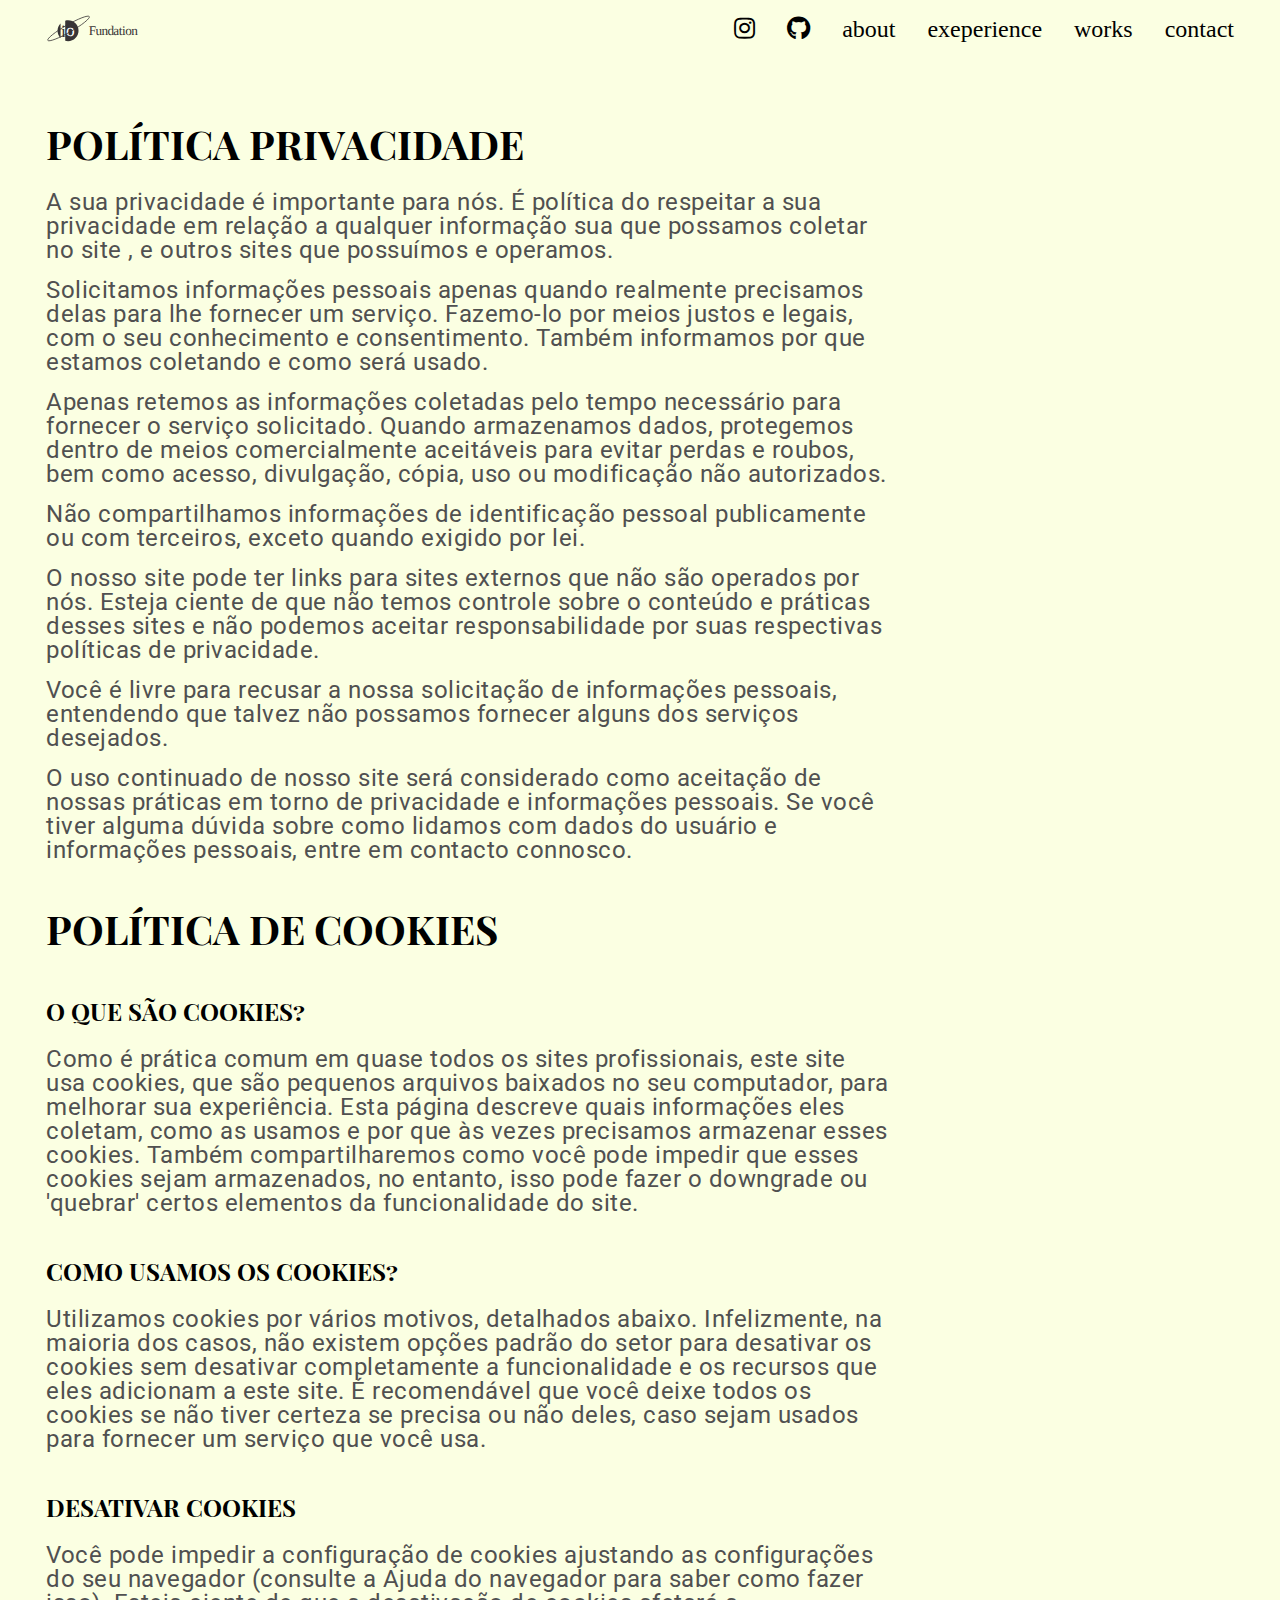
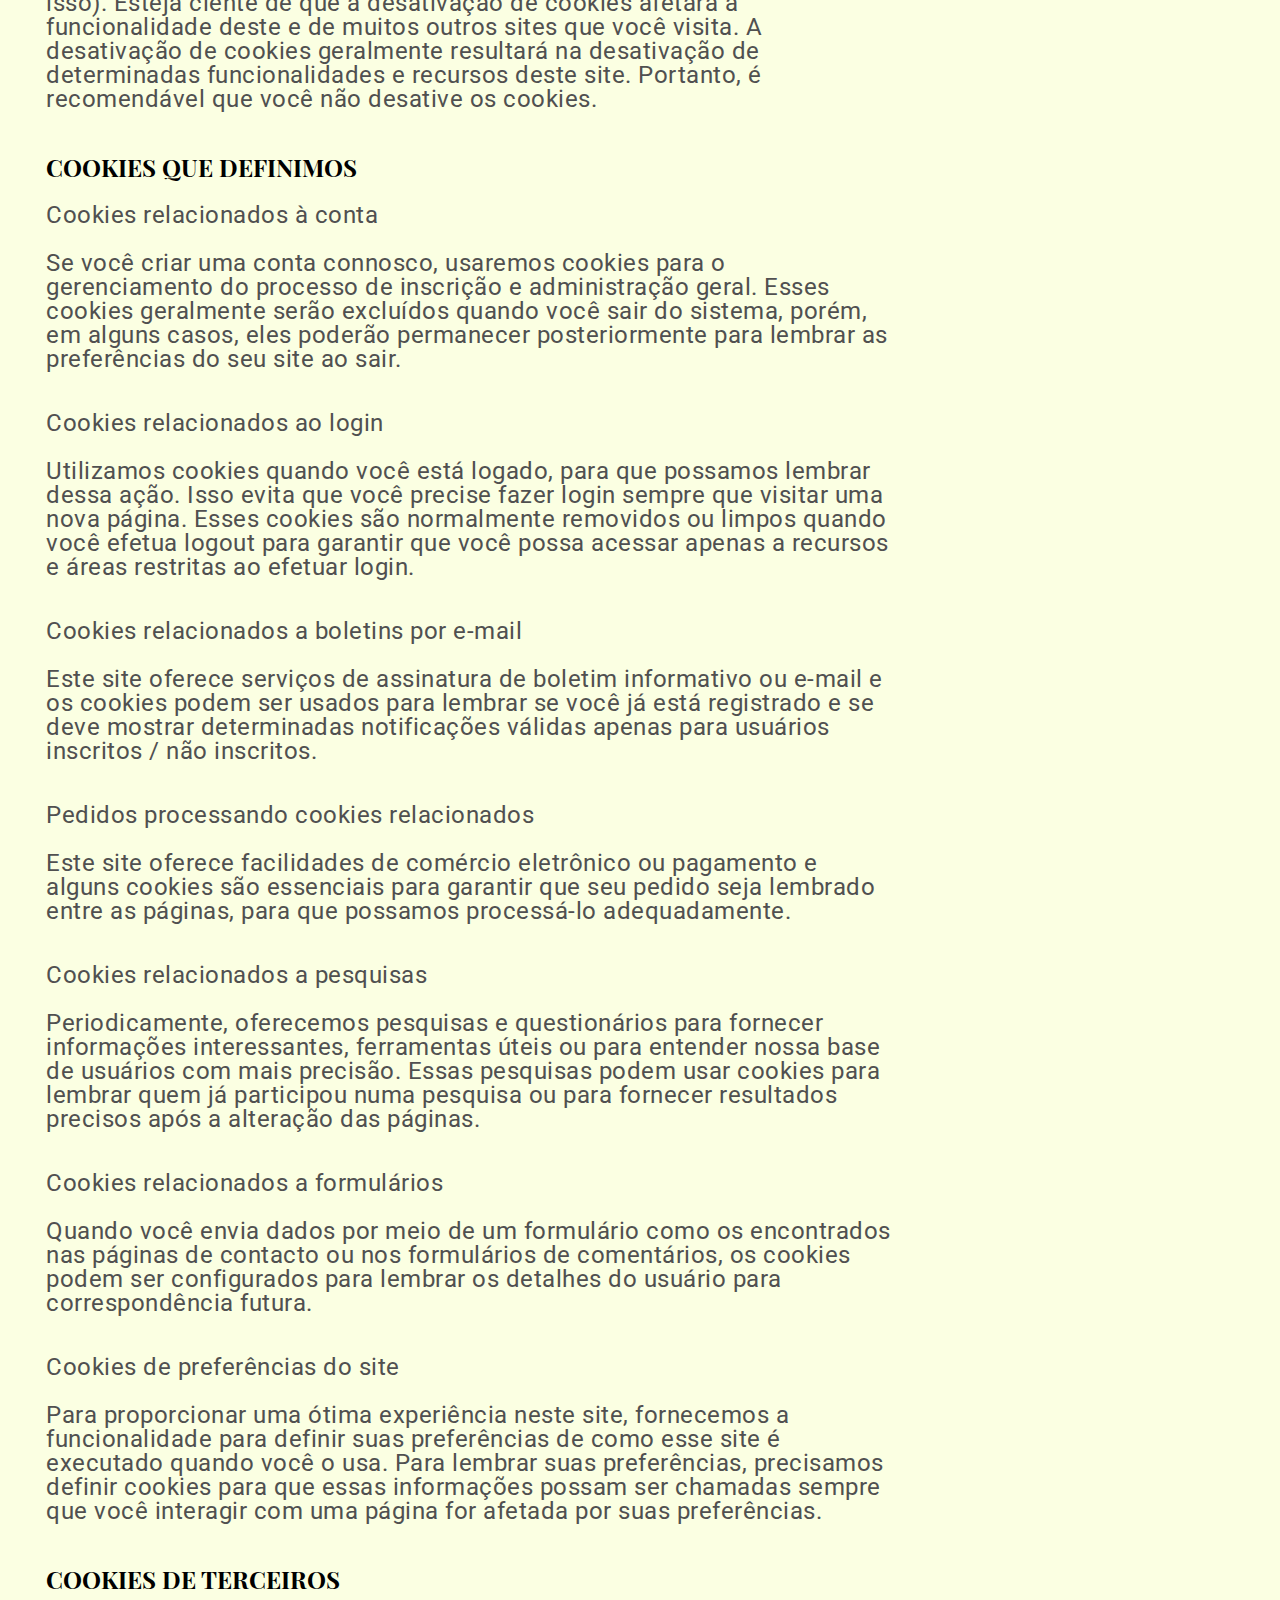
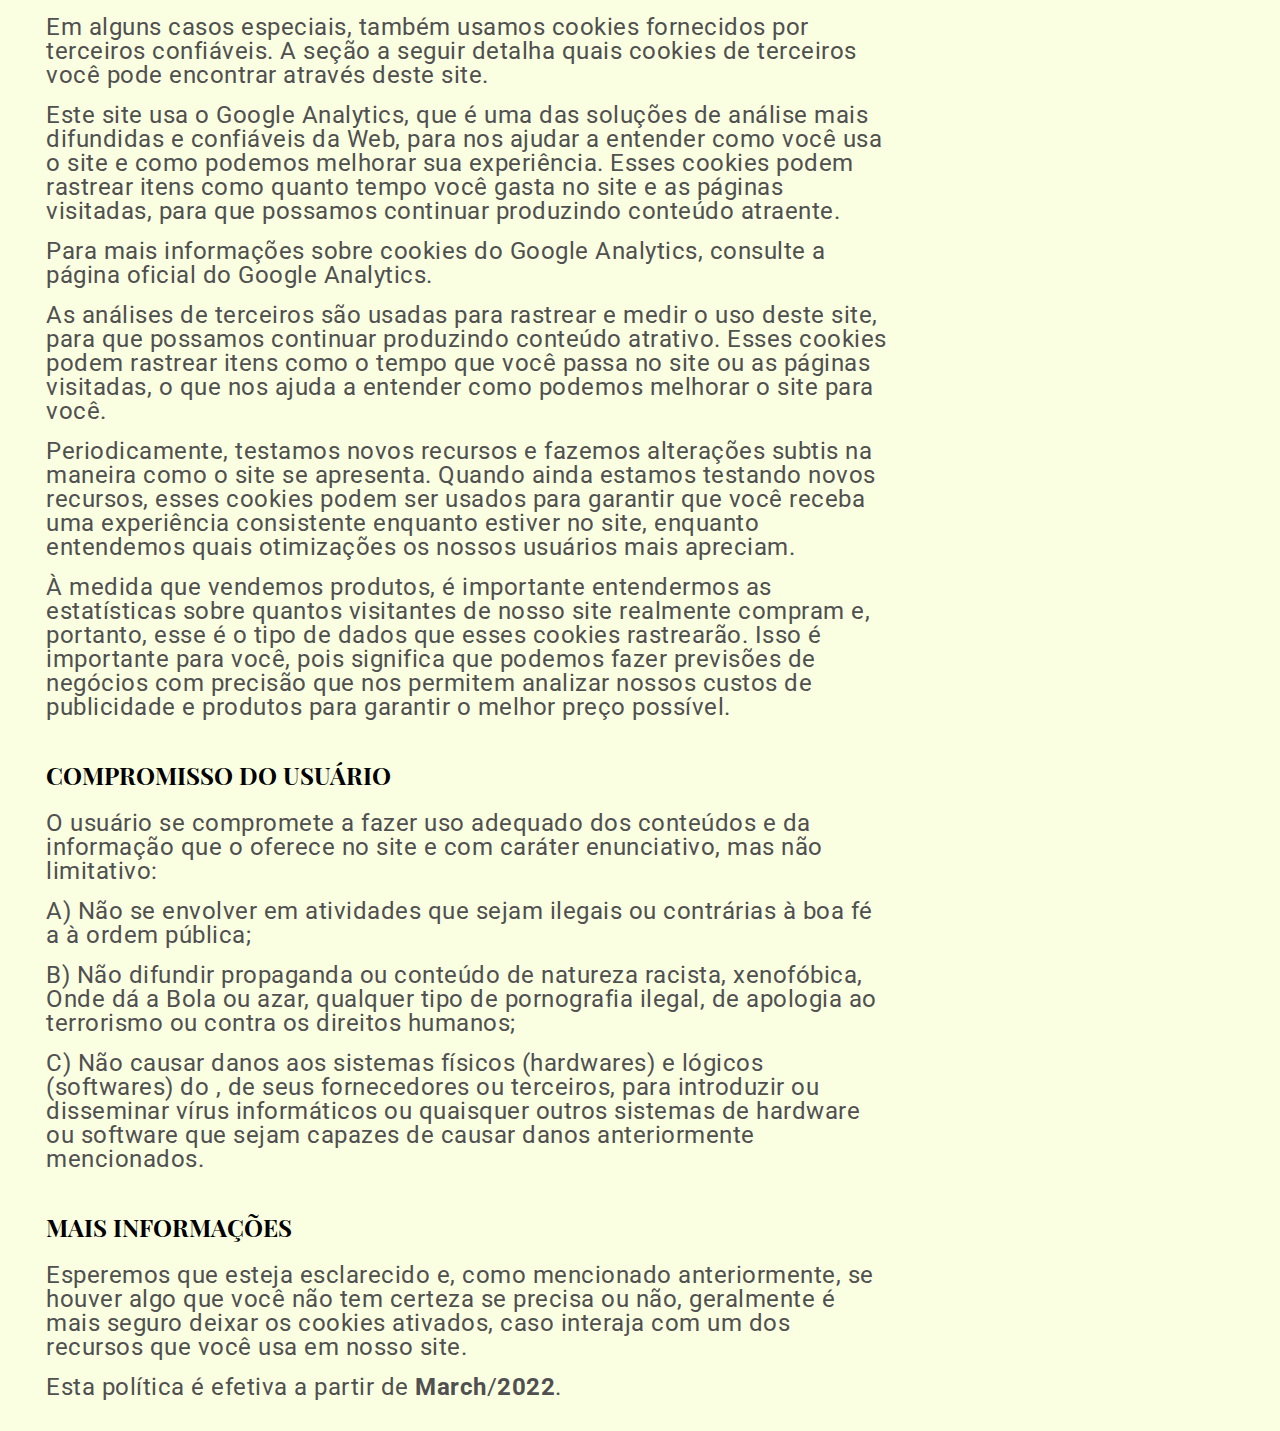
==== pages/politica-de-privacidade.html @ 768ac2cb ":package: ultima atualizacao se god quiser, amem" ====
<!DOCTYPE html>
<html lang="pt-br">

<head>
  <meta charset="UTF-8">
  <meta name="description" content="UI/UX Design & Developer">
  <meta http-equiv="X-UA-Compatible" content="IE=edge">
  <meta name="viewport" content="width=device-width, initial-scale=1.0">
  <meta name="description" content="">
  <link rel="shortcut icon" href="favicon.ico" type="image/x-icon">
  <link rel="stylesheet" href="https://cdnjs.cloudflare.com/ajax/libs/font-awesome/5.11.2/css/all.css">
  <title>io | UI/UX Design & Developer</title>
  <link rel="preconnect" href="https://fonts.googleapis.com">
  <link rel="preconnect" href="https://fonts.gstatic.com" crossorigin>
  <link href="https://fonts.googleapis.com/css2?family=Playfair+Display+SC&family=Roboto&family=Roboto+Mono:wght@100&display=swap" rel="stylesheet">
  <link rel="stylesheet" href=".././css/style.css">
  <link rel="apple-touch-icon" sizes="180x180" href="../img/flaticon/apple-touch-icon.png">
  <link rel="icon" type="image/png" sizes="32x32" href="../img/flaticon/favicon-32x32.png">
  <link rel="icon" type="image/png" sizes="16x16" href="../img/flaticon/favicon-16x16.png">
</head>

<body class="bg-claro">
  <section class="header-bg">
    <header class="header container">
      <div class="logo"><img src=".././img/Logo.svg" alt="Logo"></div>
      <nav>
        <ul class="menu">
          <li>
            <a href="https://www.instagram.com/oniprompt/" target="_blank"><i class="fab fa-instagram"></i></a>
          </li>
          <li>
            <a href="https://github.com/brenddonandrade" target="_blank"><i class="fab fa-github"></i></a>
          </li>
          <li><a href="#about" class="nav-2">about</a></li>
          <li><a href="#experience" class="nav-2">exeperience</a></li>
          <li><a href="#works" class="nav-2">works</a></li>
          <li><a href="#contact" class="nav-2">contact</a></li>
        </ul>
      </nav>
    </header>
  </section>

  <main>
    <section class="politica-content container bg-claro">
      <h2 class="h2">Política Privacidade</h2>
      <p class="font-p">A sua privacidade é importante para nós. É política do respeitar a sua privacidade em relação a qualquer informação sua que possamos coletar no site <a href=></a>, e outros sites que possuímos e operamos.</p>
      <p class="font-p">Solicitamos informações pessoais apenas quando realmente precisamos delas para lhe fornecer um serviço. Fazemo-lo por meios justos e legais, com o seu conhecimento e consentimento. Também informamos por que estamos coletando e como será usado. </p>
      <p class="font-p">Apenas retemos as informações coletadas pelo tempo necessário para fornecer o serviço solicitado. Quando armazenamos dados, protegemos dentro de meios comercialmente aceitáveis ​​para evitar perdas e roubos, bem como acesso, divulgação, cópia, uso ou modificação não autorizados.</p>
      <p class="font-p">Não compartilhamos informações de identificação pessoal publicamente ou com terceiros, exceto quando exigido por lei.</p>
      <p class="font-p">O nosso site pode ter links para sites externos que não são operados por nós. Esteja ciente de que não temos controle sobre o conteúdo e práticas desses sites e não podemos aceitar responsabilidade por suas respectivas <a href='https://politicaprivacidade.com' target='_BLANK'>políticas de privacidade</a>. </p>
      <p class="font-p">Você é livre para recusar a nossa solicitação de informações pessoais, entendendo que talvez não possamos fornecer alguns dos serviços desejados.</p>
      <p class="font-p">O uso continuado de nosso site será considerado como aceitação de nossas práticas em torno de privacidade e informações pessoais. Se você tiver alguma dúvida sobre como lidamos com dados do usuário e informações pessoais, entre em contacto connosco.</p>
      <h2 class="h2">Política de Cookies </h2>
      <h3 class="h3">O que são cookies?</h3>
      <p class="font-p">Como é prática comum em quase todos os sites profissionais, este site usa cookies, que são pequenos arquivos baixados no seu computador, para melhorar sua experiência. Esta página descreve quais informações eles coletam, como as usamos e por que às vezes precisamos armazenar esses cookies. Também compartilharemos como você pode impedir que esses cookies sejam armazenados, no entanto, isso pode fazer o downgrade ou 'quebrar' certos elementos da funcionalidade do site.</p>
      <h3 class="h3">Como usamos os cookies?</h3>
      <p class="font-p">Utilizamos cookies por vários motivos, detalhados abaixo. Infelizmente, na maioria dos casos, não existem opções padrão do setor para desativar os cookies sem desativar completamente a funcionalidade e os recursos que eles adicionam a este site. É recomendável que você deixe todos os cookies se não tiver certeza se precisa ou não deles, caso sejam usados ​​para fornecer um serviço que você usa.</p>
      <h3 class="h3">Desativar cookies</h3>
      <p class="font-p">Você pode impedir a configuração de cookies ajustando as configurações do seu navegador (consulte a Ajuda do navegador para saber como fazer isso). Esteja ciente de que a desativação de cookies afetará a funcionalidade deste e de muitos outros sites que você visita. A desativação de cookies geralmente resultará na desativação de determinadas funcionalidades e recursos deste site. Portanto, é recomendável que você não desative os cookies.</p>
      <h3 class="h3">Cookies que definimos</h3>
      <ul>
        <li class="font-p"> Cookies relacionados à conta<br><br> Se você criar uma conta connosco, usaremos cookies para o gerenciamento do processo de inscrição e administração geral. Esses cookies geralmente serão excluídos quando você sair do sistema, porém, em alguns casos, eles poderão permanecer posteriormente para lembrar as preferências do seu site ao sair.<br><br> </li>
        <li class="font-p"> Cookies relacionados ao login<br><br> Utilizamos cookies quando você está logado, para que possamos lembrar dessa ação. Isso evita que você precise fazer login sempre que visitar uma nova página. Esses cookies são normalmente removidos ou limpos quando você efetua logout para garantir que você possa acessar apenas a recursos e áreas restritas ao efetuar login.<br><br> </li>
        <li class="font-p"> Cookies relacionados a boletins por e-mail<br><br> Este site oferece serviços de assinatura de boletim informativo ou e-mail e os cookies podem ser usados ​​para lembrar se você já está registrado e se deve mostrar determinadas notificações válidas apenas para usuários inscritos / não inscritos.<br><br> </li>
        <li class="font-p"> Pedidos processando cookies relacionados<br><br> Este site oferece facilidades de comércio eletrônico ou pagamento e alguns cookies são essenciais para garantir que seu pedido seja lembrado entre as páginas, para que possamos processá-lo adequadamente.<br><br> </li>
        <li class="font-p"> Cookies relacionados a pesquisas<br><br> Periodicamente, oferecemos pesquisas e questionários para fornecer informações interessantes, ferramentas úteis ou para entender nossa base de usuários com mais precisão. Essas pesquisas podem usar cookies para lembrar quem já participou numa pesquisa ou para fornecer resultados precisos após a alteração das páginas.<br><br> </li>
        <li class="font-p"> Cookies relacionados a formulários<br><br> Quando você envia dados por meio de um formulário como os encontrados nas páginas de contacto ou nos formulários de comentários, os cookies podem ser configurados para lembrar os detalhes do usuário para correspondência futura.<br><br> </li>
        <li class="font-p"> Cookies de preferências do site<br><br> Para proporcionar uma ótima experiência neste site, fornecemos a funcionalidade para definir suas preferências de como esse site é executado quando você o usa. Para lembrar suas preferências, precisamos definir cookies para que essas informações possam ser chamadas sempre que você interagir com uma página for afetada por suas preferências.<br> </li>
      </ul>
      <h3 class="h3">Cookies de Terceiros</h3>
      <p class="font-p">Em alguns casos especiais, também usamos cookies fornecidos por terceiros confiáveis. A seção a seguir detalha quais cookies de terceiros você pode encontrar através deste site.</p>
      <ul>
        <li class="font-p"> Este site usa o Google Analytics, que é uma das soluções de análise mais difundidas e confiáveis ​​da Web, para nos ajudar a entender como você usa o site e como podemos melhorar sua experiência. Esses cookies podem rastrear itens como quanto tempo você gasta no site e as páginas visitadas, para que possamos continuar produzindo conteúdo atraente. </li>
      </ul>
      <p class="font-p">Para mais informações sobre cookies do Google Analytics, consulte a página oficial do Google Analytics.</p>
      <ul>
        <li class="font-p"> As análises de terceiros são usadas para rastrear e medir o uso deste site, para que possamos continuar produzindo conteúdo atrativo. Esses cookies podem rastrear itens como o tempo que você passa no site ou as páginas visitadas, o que nos ajuda a entender como podemos melhorar o site para você.</li>
        <li class="font-p"> Periodicamente, testamos novos recursos e fazemos alterações subtis na maneira como o site se apresenta. Quando ainda estamos testando novos recursos, esses cookies podem ser usados ​​para garantir que você receba uma experiência consistente enquanto estiver no site, enquanto entendemos quais otimizações os nossos usuários mais apreciam.</li>
        <li class="font-p"> À medida que vendemos produtos, é importante entendermos as estatísticas sobre quantos visitantes de nosso site realmente compram e, portanto, esse é o tipo de dados que esses cookies rastrearão. Isso é importante para você, pois significa que podemos fazer previsões de negócios com precisão que nos permitem analizar nossos custos de publicidade e produtos para garantir o melhor preço possível.</li>
      </ul>
      <h3 class="h3">Compromisso do Usuário</h3>
      <p class="font-p">O usuário se compromete a fazer uso adequado dos conteúdos e da informação que o oferece no site e com caráter enunciativo, mas não limitativo:</p>
      <ul>
        <li class="font-p">A) Não se envolver em atividades que sejam ilegais ou contrárias à boa fé a à ordem pública;</li>
        <li class="font-p">B) Não difundir propaganda ou conteúdo de natureza racista, xenofóbica, <a style='color: inherit !important; text-decoration:none !important;' href='https://ondeapostar.pt/onde-da-a-bola/'>Onde dá a Bola</a> ou azar, qualquer tipo de pornografia ilegal, de apologia ao terrorismo ou contra os direitos humanos;</li>
        <li class="font-p">C) Não causar danos aos sistemas físicos (hardwares) e lógicos (softwares) do , de seus fornecedores ou terceiros, para introduzir ou disseminar vírus informáticos ou quaisquer outros sistemas de hardware ou software que sejam capazes de causar danos anteriormente mencionados.</li>
      </ul>
      <h3 class="h3">Mais informações</h3>
      <p class="font-p">Esperemos que esteja esclarecido e, como mencionado anteriormente, se houver algo que você não tem certeza se precisa ou não, geralmente é mais seguro deixar os cookies ativados, caso interaja com um dos recursos que você usa em nosso site.</p>
      <p class="font-p">Esta política é efetiva a partir de <strong>March</strong>/<strong>2022</strong>.</p>


    </section>
  </main>
</body>

</html>
---- css/style.css ----
/* global config */
@import "./global/global.css";
@import "./global/header.css";
@import "./global/footer.css";

/* utilidades */
@import "./utilidades/tipografia.css";
@import "./utilidades/cores.css";
@import "./utilidades/componentes.css";

/*  home */
@import "./home/introducao.css";
@import "./home/sobre.css";
@import "./home/experiencia.css";
@import "./home/works..css";

/* politica de privacidade */
@import "./politica-de-privacidade/politica-de-privacidade.css";

/* termos de uso */
@import "./termos-de-uso/termos-de-uso.css";
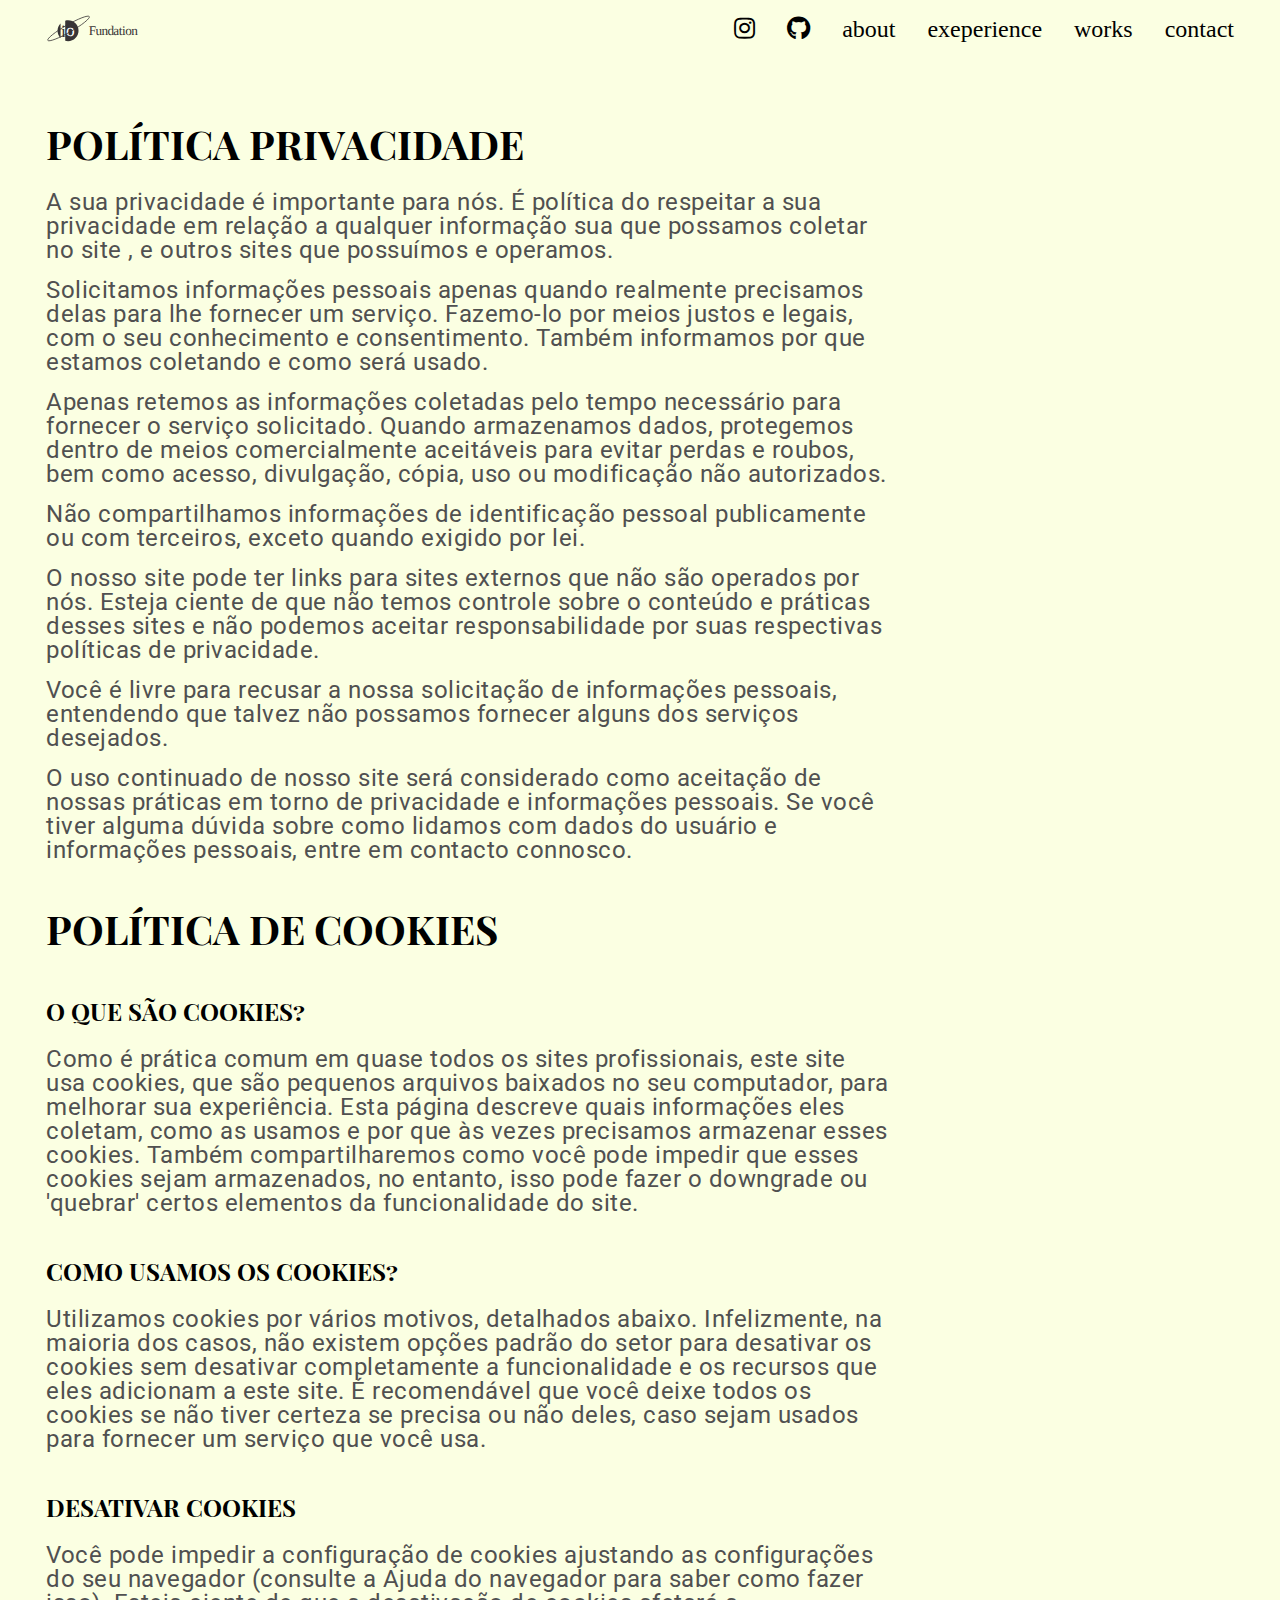
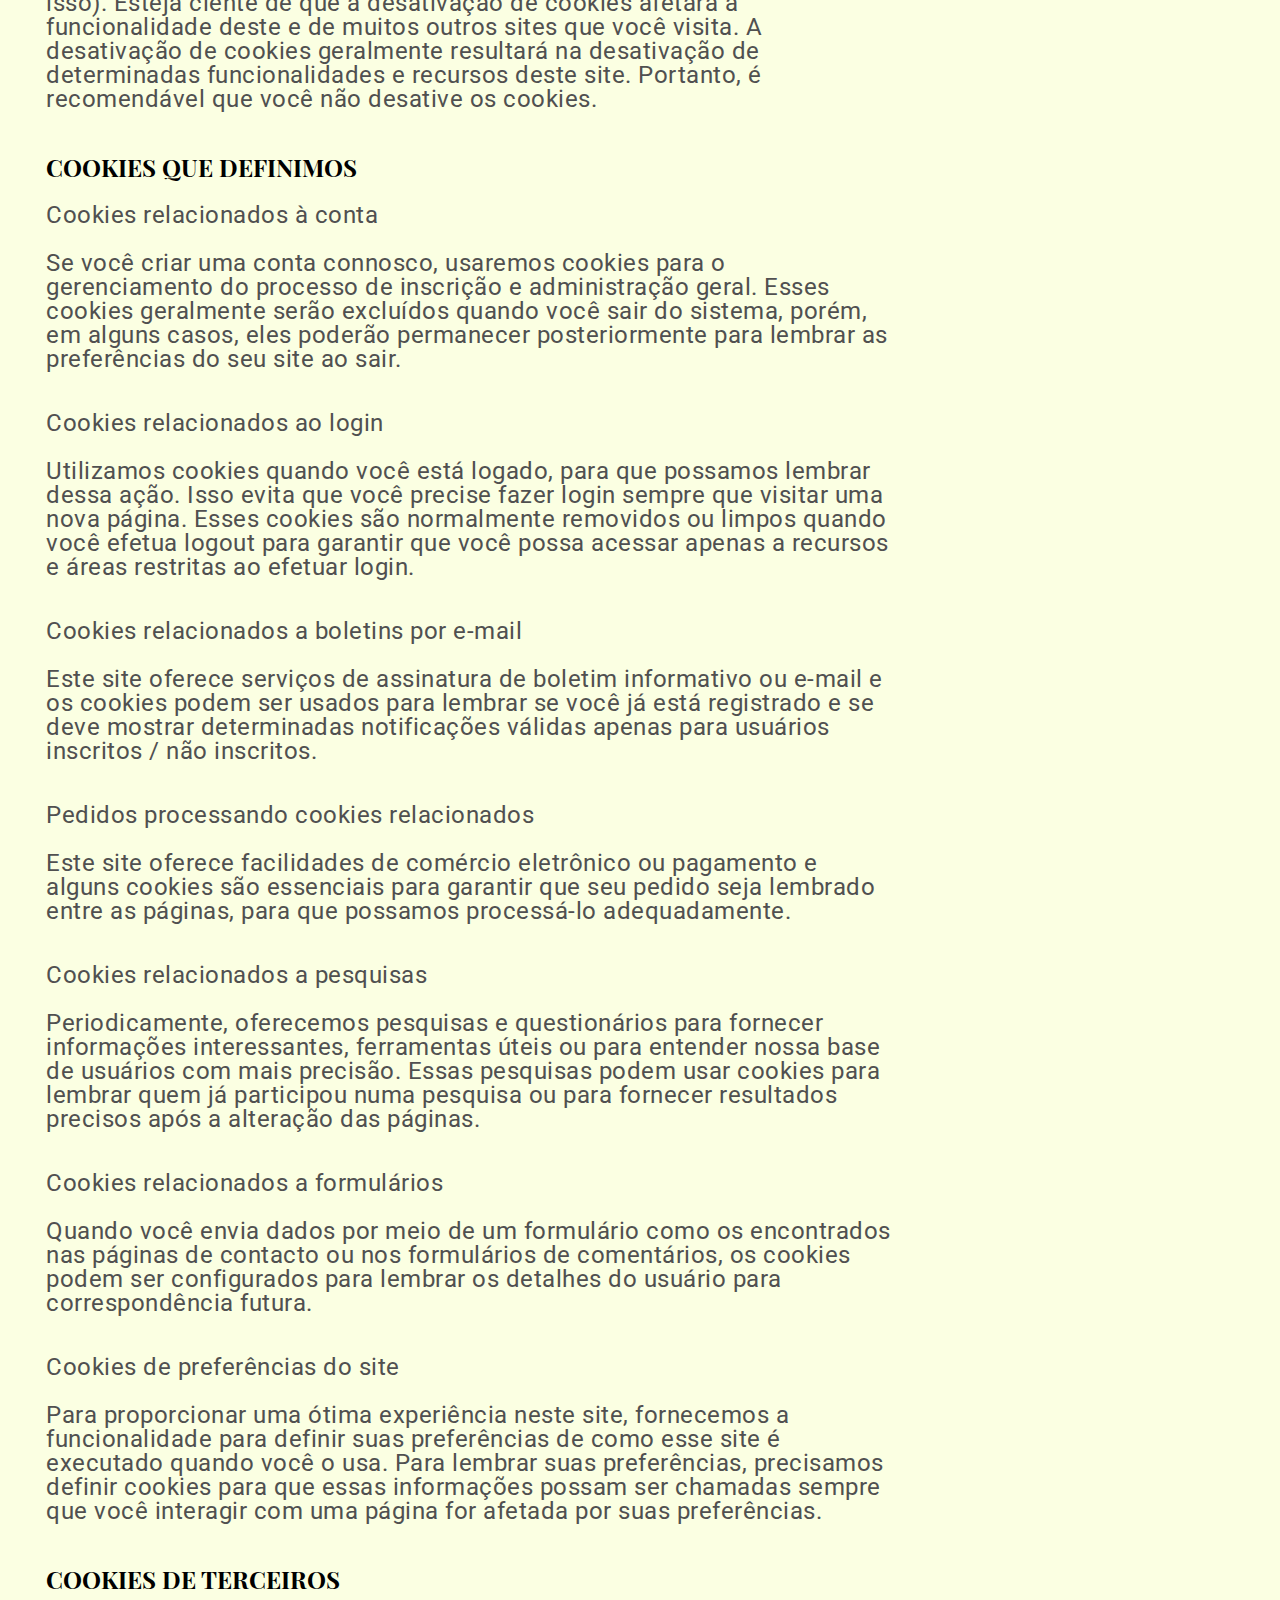
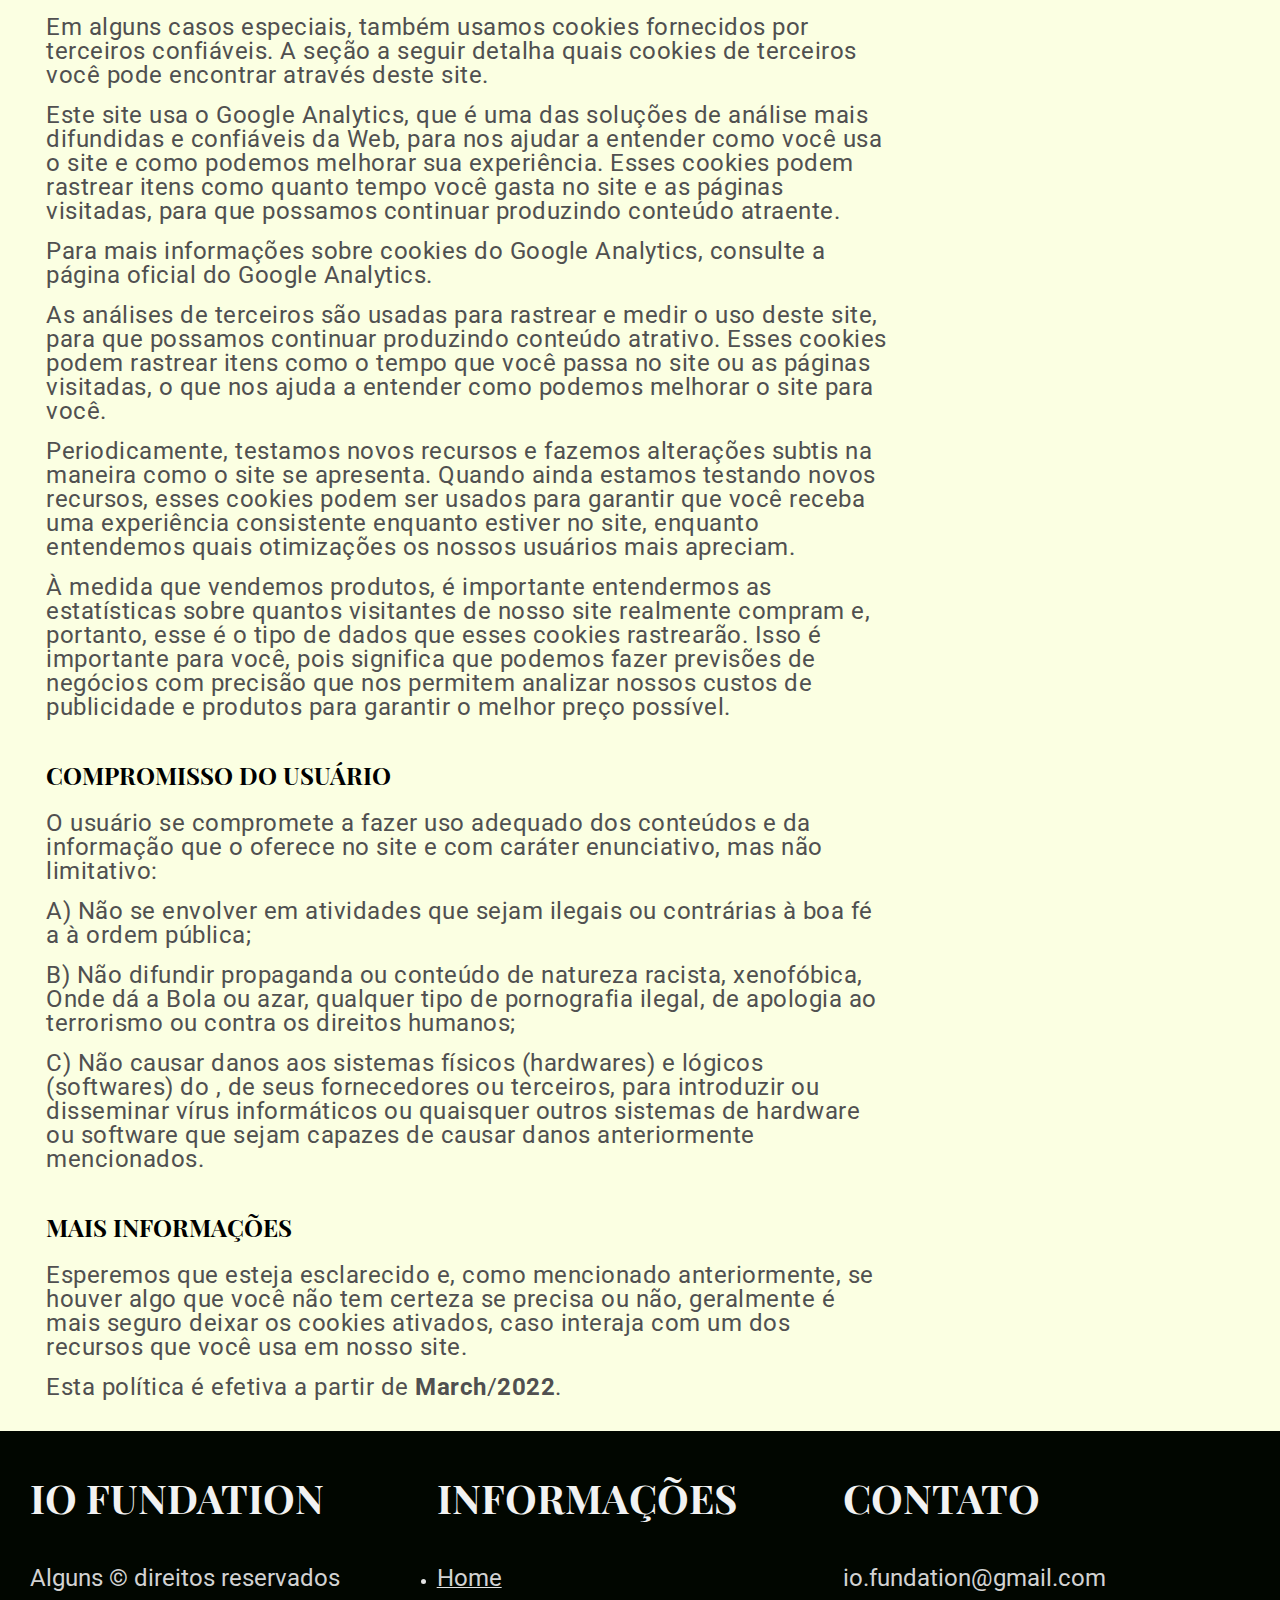
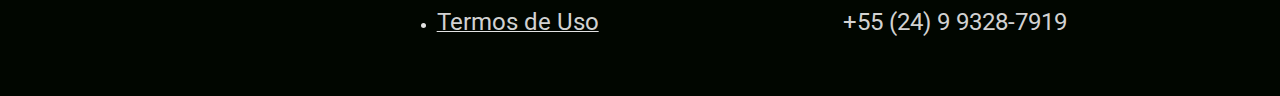
==== commit c2af7024: ":up: agora foi 3.0" ====
--- a/pages/politica-de-privacidade.html
+++ b/pages/politica-de-privacidade.html
@@ -22,7 +22,7 @@
 <body class="bg-claro">
   <section class="header-bg">
     <header class="header container">
-      <div class="logo"><img src=".././img/Logo.svg" alt="Logo"></div>
+      <div class="logo"><a href="../index.html"><img src=".././img/Logo.svg" alt="Logo"></a></div>
       <nav>
         <ul class="menu">
           <li>
@@ -88,10 +88,36 @@
       <h3 class="h3">Mais informações</h3>
       <p class="font-p">Esperemos que esteja esclarecido e, como mencionado anteriormente, se houver algo que você não tem certeza se precisa ou não, geralmente é mais seguro deixar os cookies ativados, caso interaja com um dos recursos que você usa em nosso site.</p>
       <p class="font-p">Esta política é efetiva a partir de <strong>March</strong>/<strong>2022</strong>.</p>
-
-
     </section>
   </main>
+
+  <footer class="footer-bg bg-escuro" id="contact">
+    <div class="footer container">
+      <div class="footer-column">
+        <h2 class="h2">io fundation</h2>
+        <p class="font-p">Alguns © direitos reservados</p>
+      </div>
+      <div class="footer-column">
+        <h2 class="h2">Informações</h2>
+        <u class="menu-footer">
+          <li>
+            <a href="../index.html" class="font-p">Home</a>
+          </li>
+          <li>
+            <a href="./termos-de-uso.html" target="_blanck" class="font-p">Termos de Uso</a>
+          </li>
+        </u>
+      </div>
+      <div class="footer-column">
+        <h2 class="h2">Contato</h2>
+        <ul class="menu-footer font-p">
+          <li><a href="mailto:">io.fundation@gmail.com</a></li>
+          <li><a href="tel:+5524993287919">+55 (24) 9 9328-7919</a></li>
+        </ul>
+      </div>
+    </div>
+  </footer>
+
 </body>
 
 </html>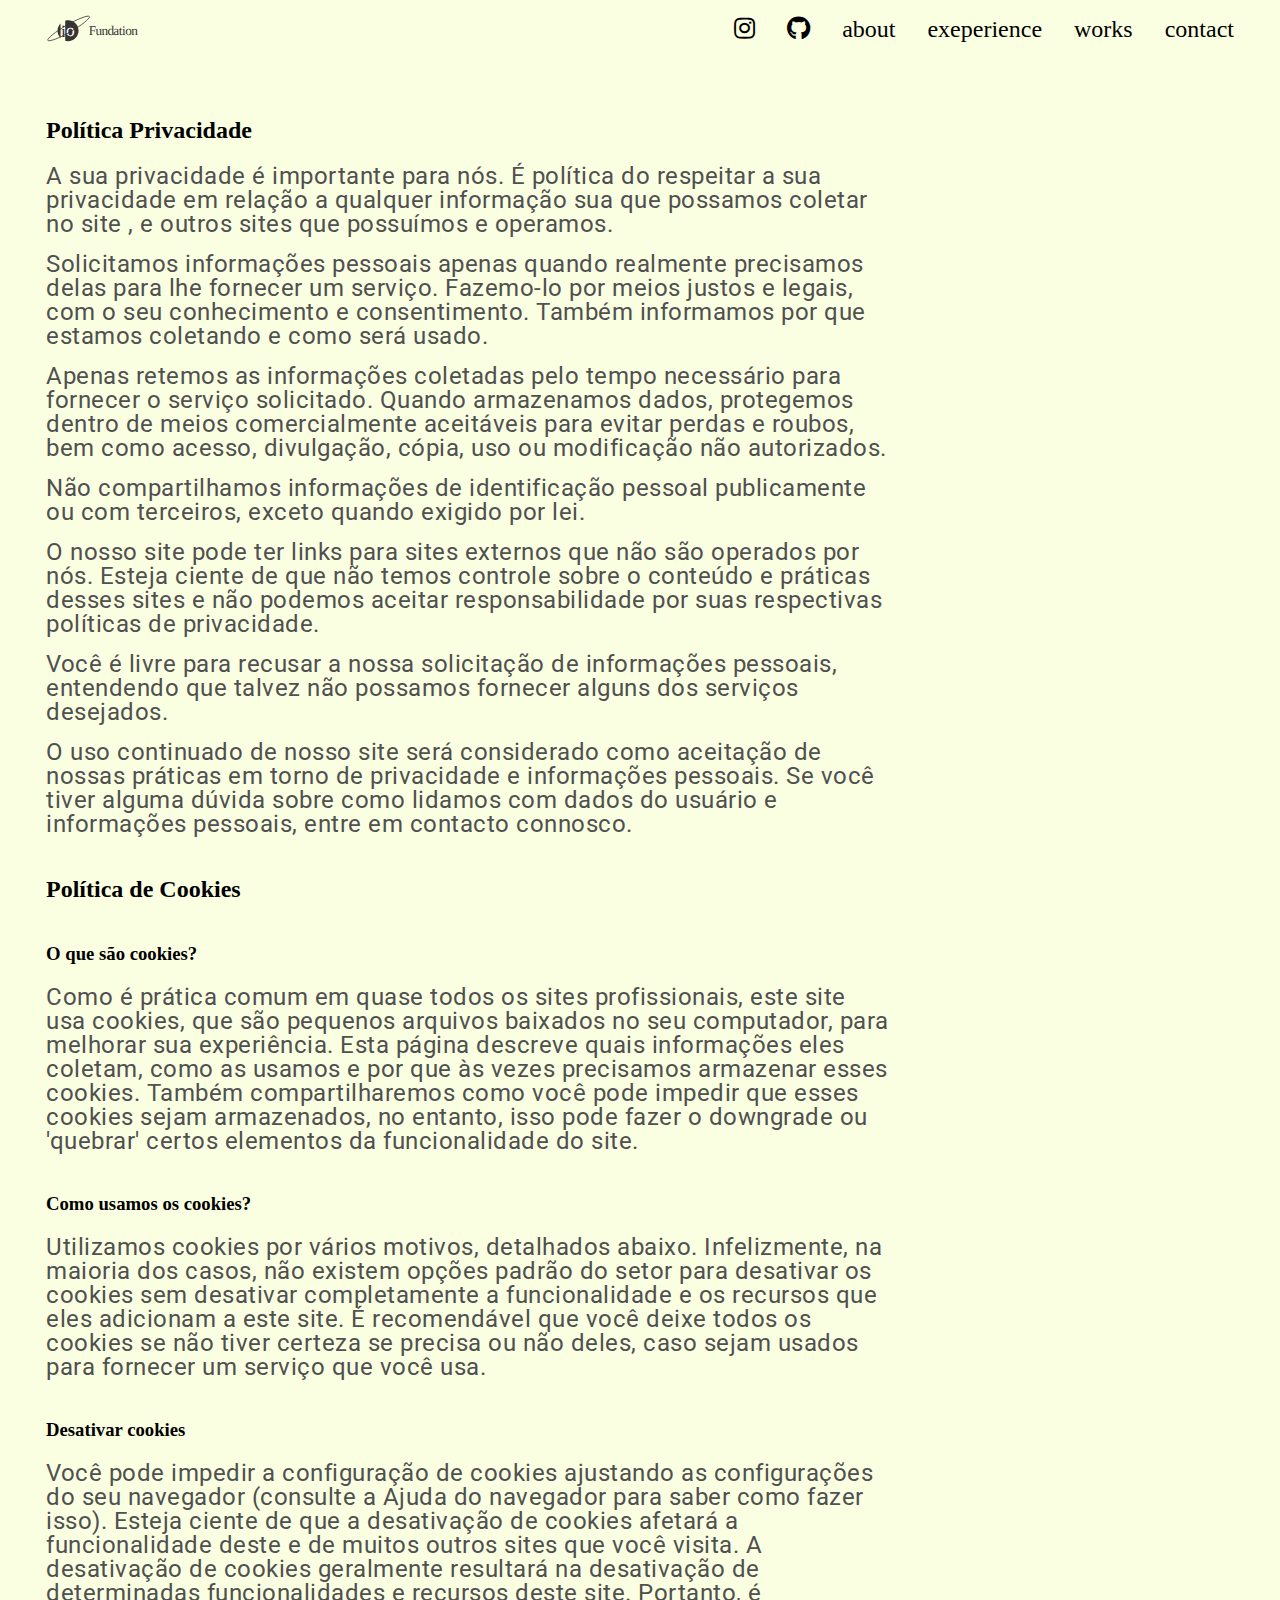
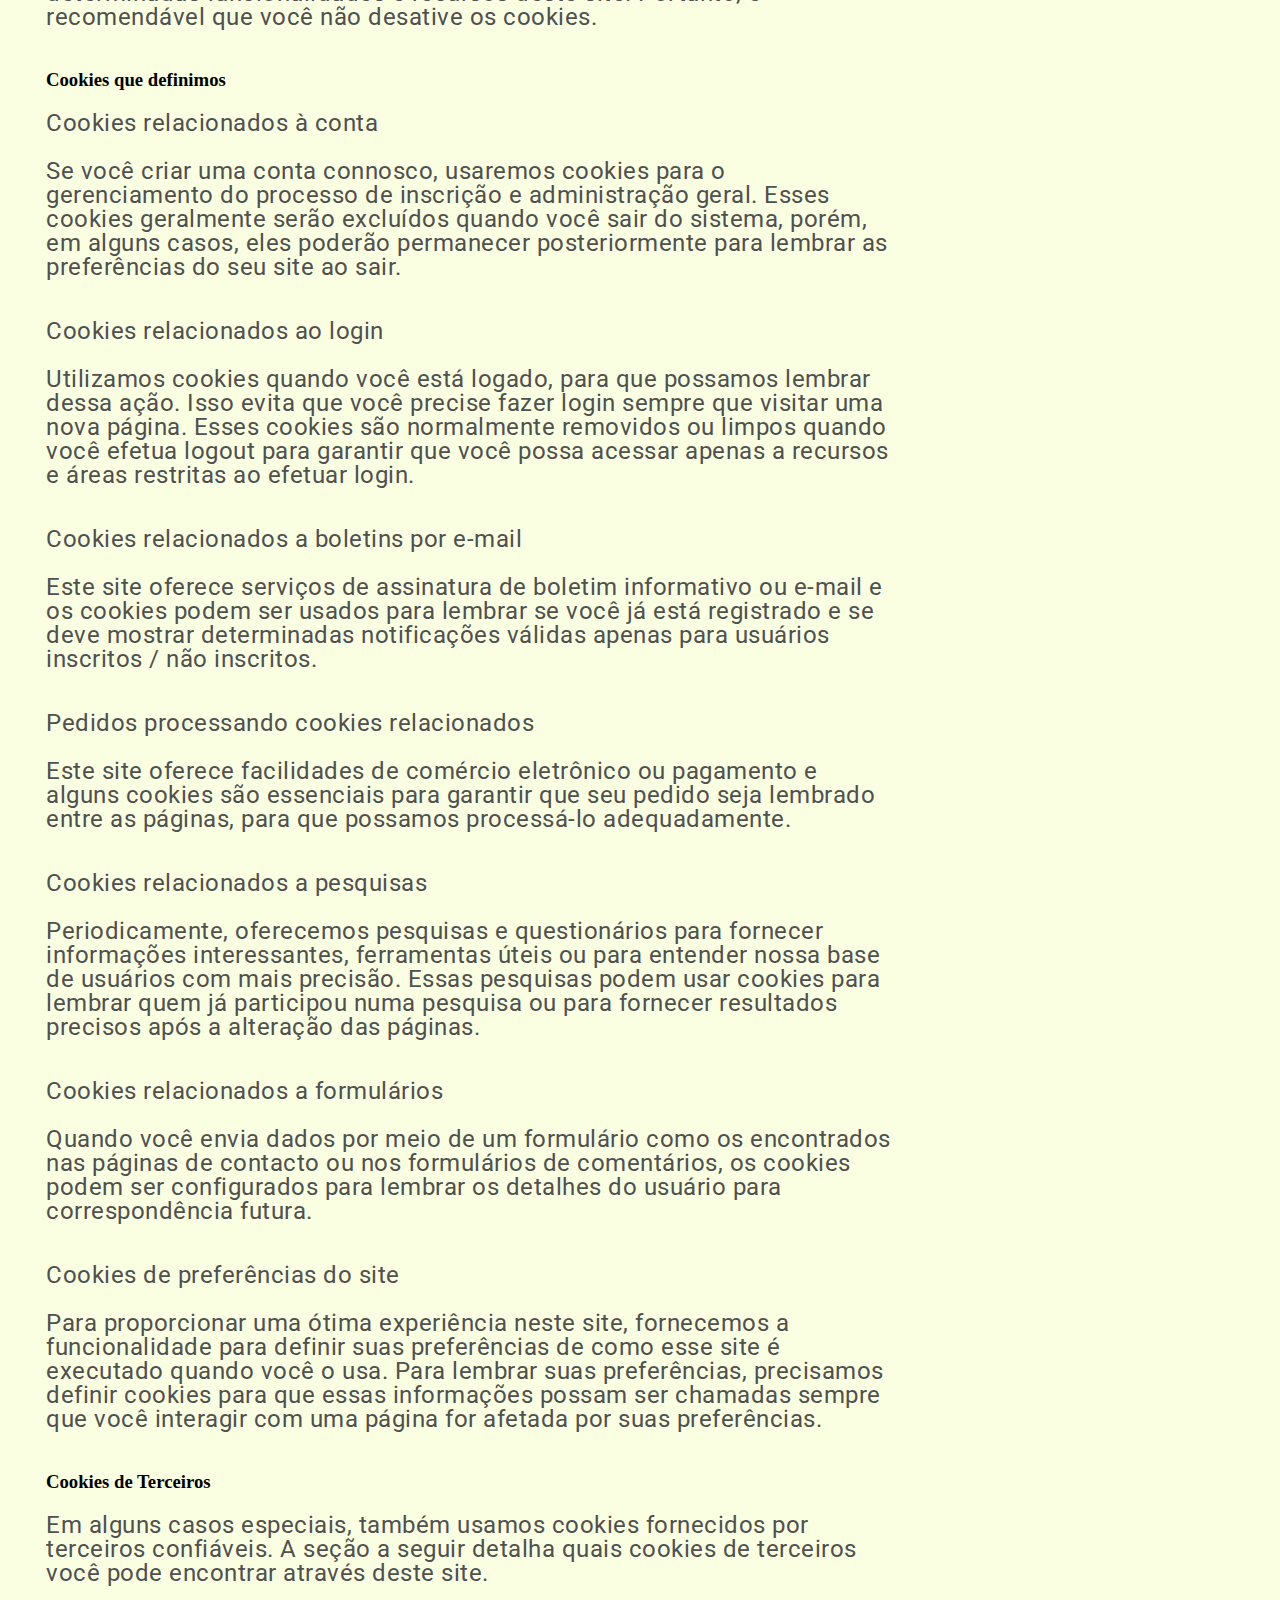
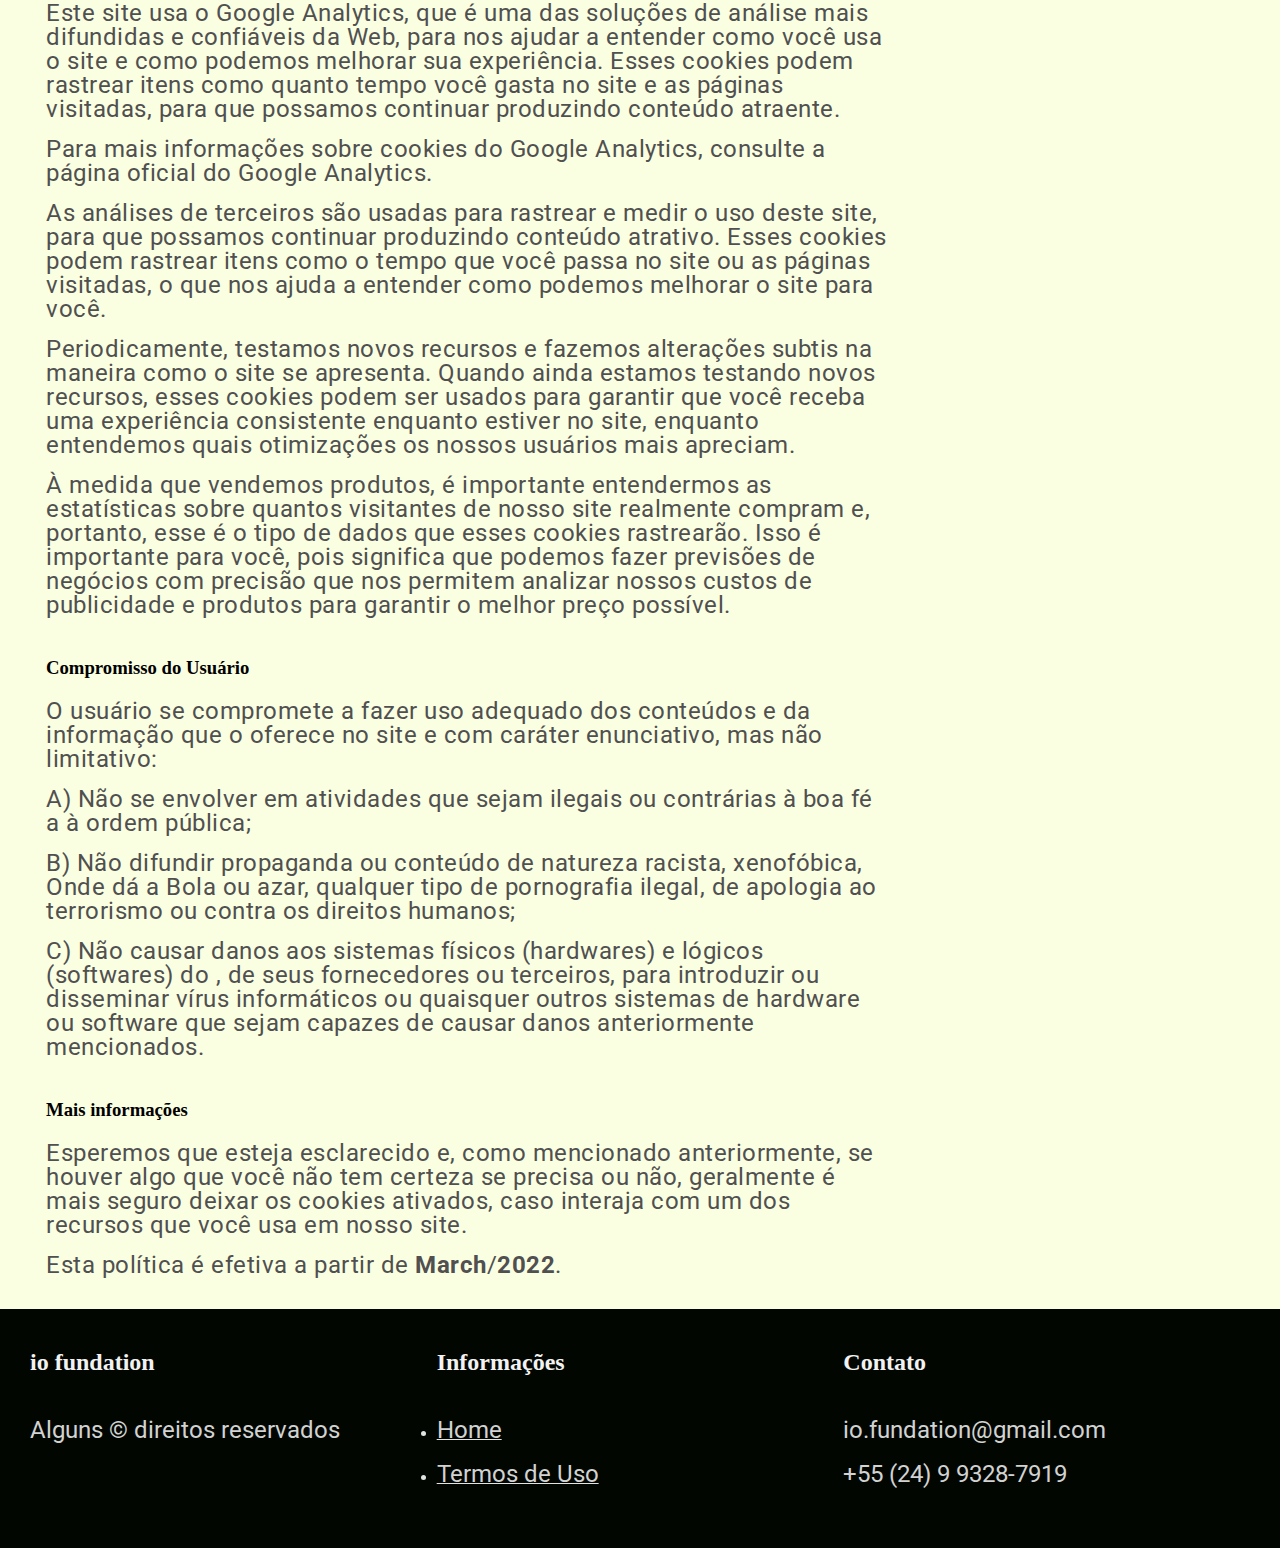
==== commit e440e26d: ":up: consertadoa parte de tipografia e diminuido o espaco do css" ====
--- a/pages/politica-de-privacidade.html
+++ b/pages/politica-de-privacidade.html
@@ -43,51 +43,51 @@
   <main>
     <section class="politica-content container bg-claro">
       <h2 class="h2">Política Privacidade</h2>
-      <p class="font-p">A sua privacidade é importante para nós. É política do respeitar a sua privacidade em relação a qualquer informação sua que possamos coletar no site <a href=></a>, e outros sites que possuímos e operamos.</p>
-      <p class="font-p">Solicitamos informações pessoais apenas quando realmente precisamos delas para lhe fornecer um serviço. Fazemo-lo por meios justos e legais, com o seu conhecimento e consentimento. Também informamos por que estamos coletando e como será usado. </p>
-      <p class="font-p">Apenas retemos as informações coletadas pelo tempo necessário para fornecer o serviço solicitado. Quando armazenamos dados, protegemos dentro de meios comercialmente aceitáveis ​​para evitar perdas e roubos, bem como acesso, divulgação, cópia, uso ou modificação não autorizados.</p>
-      <p class="font-p">Não compartilhamos informações de identificação pessoal publicamente ou com terceiros, exceto quando exigido por lei.</p>
-      <p class="font-p">O nosso site pode ter links para sites externos que não são operados por nós. Esteja ciente de que não temos controle sobre o conteúdo e práticas desses sites e não podemos aceitar responsabilidade por suas respectivas <a href='https://politicaprivacidade.com' target='_BLANK'>políticas de privacidade</a>. </p>
-      <p class="font-p">Você é livre para recusar a nossa solicitação de informações pessoais, entendendo que talvez não possamos fornecer alguns dos serviços desejados.</p>
-      <p class="font-p">O uso continuado de nosso site será considerado como aceitação de nossas práticas em torno de privacidade e informações pessoais. Se você tiver alguma dúvida sobre como lidamos com dados do usuário e informações pessoais, entre em contacto connosco.</p>
+      <p class="font-1-m">A sua privacidade é importante para nós. É política do respeitar a sua privacidade em relação a qualquer informação sua que possamos coletar no site <a href=></a>, e outros sites que possuímos e operamos.</p>
+      <p class="font-1-m">Solicitamos informações pessoais apenas quando realmente precisamos delas para lhe fornecer um serviço. Fazemo-lo por meios justos e legais, com o seu conhecimento e consentimento. Também informamos por que estamos coletando e como será usado. </p>
+      <p class="font-1-m">Apenas retemos as informações coletadas pelo tempo necessário para fornecer o serviço solicitado. Quando armazenamos dados, protegemos dentro de meios comercialmente aceitáveis ​​para evitar perdas e roubos, bem como acesso, divulgação, cópia, uso ou modificação não autorizados.</p>
+      <p class="font-1-m">Não compartilhamos informações de identificação pessoal publicamente ou com terceiros, exceto quando exigido por lei.</p>
+      <p class="font-1-m">O nosso site pode ter links para sites externos que não são operados por nós. Esteja ciente de que não temos controle sobre o conteúdo e práticas desses sites e não podemos aceitar responsabilidade por suas respectivas <a href='https://politicaprivacidade.com' target='_BLANK'>políticas de privacidade</a>. </p>
+      <p class="font-1-m">Você é livre para recusar a nossa solicitação de informações pessoais, entendendo que talvez não possamos fornecer alguns dos serviços desejados.</p>
+      <p class="font-1-m">O uso continuado de nosso site será considerado como aceitação de nossas práticas em torno de privacidade e informações pessoais. Se você tiver alguma dúvida sobre como lidamos com dados do usuário e informações pessoais, entre em contacto connosco.</p>
       <h2 class="h2">Política de Cookies </h2>
       <h3 class="h3">O que são cookies?</h3>
-      <p class="font-p">Como é prática comum em quase todos os sites profissionais, este site usa cookies, que são pequenos arquivos baixados no seu computador, para melhorar sua experiência. Esta página descreve quais informações eles coletam, como as usamos e por que às vezes precisamos armazenar esses cookies. Também compartilharemos como você pode impedir que esses cookies sejam armazenados, no entanto, isso pode fazer o downgrade ou 'quebrar' certos elementos da funcionalidade do site.</p>
+      <p class="font-1-m">Como é prática comum em quase todos os sites profissionais, este site usa cookies, que são pequenos arquivos baixados no seu computador, para melhorar sua experiência. Esta página descreve quais informações eles coletam, como as usamos e por que às vezes precisamos armazenar esses cookies. Também compartilharemos como você pode impedir que esses cookies sejam armazenados, no entanto, isso pode fazer o downgrade ou 'quebrar' certos elementos da funcionalidade do site.</p>
       <h3 class="h3">Como usamos os cookies?</h3>
-      <p class="font-p">Utilizamos cookies por vários motivos, detalhados abaixo. Infelizmente, na maioria dos casos, não existem opções padrão do setor para desativar os cookies sem desativar completamente a funcionalidade e os recursos que eles adicionam a este site. É recomendável que você deixe todos os cookies se não tiver certeza se precisa ou não deles, caso sejam usados ​​para fornecer um serviço que você usa.</p>
+      <p class="font-1-m">Utilizamos cookies por vários motivos, detalhados abaixo. Infelizmente, na maioria dos casos, não existem opções padrão do setor para desativar os cookies sem desativar completamente a funcionalidade e os recursos que eles adicionam a este site. É recomendável que você deixe todos os cookies se não tiver certeza se precisa ou não deles, caso sejam usados ​​para fornecer um serviço que você usa.</p>
       <h3 class="h3">Desativar cookies</h3>
-      <p class="font-p">Você pode impedir a configuração de cookies ajustando as configurações do seu navegador (consulte a Ajuda do navegador para saber como fazer isso). Esteja ciente de que a desativação de cookies afetará a funcionalidade deste e de muitos outros sites que você visita. A desativação de cookies geralmente resultará na desativação de determinadas funcionalidades e recursos deste site. Portanto, é recomendável que você não desative os cookies.</p>
+      <p class="font-1-m">Você pode impedir a configuração de cookies ajustando as configurações do seu navegador (consulte a Ajuda do navegador para saber como fazer isso). Esteja ciente de que a desativação de cookies afetará a funcionalidade deste e de muitos outros sites que você visita. A desativação de cookies geralmente resultará na desativação de determinadas funcionalidades e recursos deste site. Portanto, é recomendável que você não desative os cookies.</p>
       <h3 class="h3">Cookies que definimos</h3>
       <ul>
-        <li class="font-p"> Cookies relacionados à conta<br><br> Se você criar uma conta connosco, usaremos cookies para o gerenciamento do processo de inscrição e administração geral. Esses cookies geralmente serão excluídos quando você sair do sistema, porém, em alguns casos, eles poderão permanecer posteriormente para lembrar as preferências do seu site ao sair.<br><br> </li>
-        <li class="font-p"> Cookies relacionados ao login<br><br> Utilizamos cookies quando você está logado, para que possamos lembrar dessa ação. Isso evita que você precise fazer login sempre que visitar uma nova página. Esses cookies são normalmente removidos ou limpos quando você efetua logout para garantir que você possa acessar apenas a recursos e áreas restritas ao efetuar login.<br><br> </li>
-        <li class="font-p"> Cookies relacionados a boletins por e-mail<br><br> Este site oferece serviços de assinatura de boletim informativo ou e-mail e os cookies podem ser usados ​​para lembrar se você já está registrado e se deve mostrar determinadas notificações válidas apenas para usuários inscritos / não inscritos.<br><br> </li>
-        <li class="font-p"> Pedidos processando cookies relacionados<br><br> Este site oferece facilidades de comércio eletrônico ou pagamento e alguns cookies são essenciais para garantir que seu pedido seja lembrado entre as páginas, para que possamos processá-lo adequadamente.<br><br> </li>
-        <li class="font-p"> Cookies relacionados a pesquisas<br><br> Periodicamente, oferecemos pesquisas e questionários para fornecer informações interessantes, ferramentas úteis ou para entender nossa base de usuários com mais precisão. Essas pesquisas podem usar cookies para lembrar quem já participou numa pesquisa ou para fornecer resultados precisos após a alteração das páginas.<br><br> </li>
-        <li class="font-p"> Cookies relacionados a formulários<br><br> Quando você envia dados por meio de um formulário como os encontrados nas páginas de contacto ou nos formulários de comentários, os cookies podem ser configurados para lembrar os detalhes do usuário para correspondência futura.<br><br> </li>
-        <li class="font-p"> Cookies de preferências do site<br><br> Para proporcionar uma ótima experiência neste site, fornecemos a funcionalidade para definir suas preferências de como esse site é executado quando você o usa. Para lembrar suas preferências, precisamos definir cookies para que essas informações possam ser chamadas sempre que você interagir com uma página for afetada por suas preferências.<br> </li>
+        <li class="font-1-m"> Cookies relacionados à conta<br><br> Se você criar uma conta connosco, usaremos cookies para o gerenciamento do processo de inscrição e administração geral. Esses cookies geralmente serão excluídos quando você sair do sistema, porém, em alguns casos, eles poderão permanecer posteriormente para lembrar as preferências do seu site ao sair.<br><br> </li>
+        <li class="font-1-m"> Cookies relacionados ao login<br><br> Utilizamos cookies quando você está logado, para que possamos lembrar dessa ação. Isso evita que você precise fazer login sempre que visitar uma nova página. Esses cookies são normalmente removidos ou limpos quando você efetua logout para garantir que você possa acessar apenas a recursos e áreas restritas ao efetuar login.<br><br> </li>
+        <li class="font-1-m"> Cookies relacionados a boletins por e-mail<br><br> Este site oferece serviços de assinatura de boletim informativo ou e-mail e os cookies podem ser usados ​​para lembrar se você já está registrado e se deve mostrar determinadas notificações válidas apenas para usuários inscritos / não inscritos.<br><br> </li>
+        <li class="font-1-m"> Pedidos processando cookies relacionados<br><br> Este site oferece facilidades de comércio eletrônico ou pagamento e alguns cookies são essenciais para garantir que seu pedido seja lembrado entre as páginas, para que possamos processá-lo adequadamente.<br><br> </li>
+        <li class="font-1-m"> Cookies relacionados a pesquisas<br><br> Periodicamente, oferecemos pesquisas e questionários para fornecer informações interessantes, ferramentas úteis ou para entender nossa base de usuários com mais precisão. Essas pesquisas podem usar cookies para lembrar quem já participou numa pesquisa ou para fornecer resultados precisos após a alteração das páginas.<br><br> </li>
+        <li class="font-1-m"> Cookies relacionados a formulários<br><br> Quando você envia dados por meio de um formulário como os encontrados nas páginas de contacto ou nos formulários de comentários, os cookies podem ser configurados para lembrar os detalhes do usuário para correspondência futura.<br><br> </li>
+        <li class="font-1-m"> Cookies de preferências do site<br><br> Para proporcionar uma ótima experiência neste site, fornecemos a funcionalidade para definir suas preferências de como esse site é executado quando você o usa. Para lembrar suas preferências, precisamos definir cookies para que essas informações possam ser chamadas sempre que você interagir com uma página for afetada por suas preferências.<br> </li>
       </ul>
       <h3 class="h3">Cookies de Terceiros</h3>
-      <p class="font-p">Em alguns casos especiais, também usamos cookies fornecidos por terceiros confiáveis. A seção a seguir detalha quais cookies de terceiros você pode encontrar através deste site.</p>
+      <p class="font-1-m">Em alguns casos especiais, também usamos cookies fornecidos por terceiros confiáveis. A seção a seguir detalha quais cookies de terceiros você pode encontrar através deste site.</p>
       <ul>
-        <li class="font-p"> Este site usa o Google Analytics, que é uma das soluções de análise mais difundidas e confiáveis ​​da Web, para nos ajudar a entender como você usa o site e como podemos melhorar sua experiência. Esses cookies podem rastrear itens como quanto tempo você gasta no site e as páginas visitadas, para que possamos continuar produzindo conteúdo atraente. </li>
+        <li class="font-1-m"> Este site usa o Google Analytics, que é uma das soluções de análise mais difundidas e confiáveis ​​da Web, para nos ajudar a entender como você usa o site e como podemos melhorar sua experiência. Esses cookies podem rastrear itens como quanto tempo você gasta no site e as páginas visitadas, para que possamos continuar produzindo conteúdo atraente. </li>
       </ul>
-      <p class="font-p">Para mais informações sobre cookies do Google Analytics, consulte a página oficial do Google Analytics.</p>
+      <p class="font-1-m">Para mais informações sobre cookies do Google Analytics, consulte a página oficial do Google Analytics.</p>
       <ul>
-        <li class="font-p"> As análises de terceiros são usadas para rastrear e medir o uso deste site, para que possamos continuar produzindo conteúdo atrativo. Esses cookies podem rastrear itens como o tempo que você passa no site ou as páginas visitadas, o que nos ajuda a entender como podemos melhorar o site para você.</li>
-        <li class="font-p"> Periodicamente, testamos novos recursos e fazemos alterações subtis na maneira como o site se apresenta. Quando ainda estamos testando novos recursos, esses cookies podem ser usados ​​para garantir que você receba uma experiência consistente enquanto estiver no site, enquanto entendemos quais otimizações os nossos usuários mais apreciam.</li>
-        <li class="font-p"> À medida que vendemos produtos, é importante entendermos as estatísticas sobre quantos visitantes de nosso site realmente compram e, portanto, esse é o tipo de dados que esses cookies rastrearão. Isso é importante para você, pois significa que podemos fazer previsões de negócios com precisão que nos permitem analizar nossos custos de publicidade e produtos para garantir o melhor preço possível.</li>
+        <li class="font-1-m"> As análises de terceiros são usadas para rastrear e medir o uso deste site, para que possamos continuar produzindo conteúdo atrativo. Esses cookies podem rastrear itens como o tempo que você passa no site ou as páginas visitadas, o que nos ajuda a entender como podemos melhorar o site para você.</li>
+        <li class="font-1-m"> Periodicamente, testamos novos recursos e fazemos alterações subtis na maneira como o site se apresenta. Quando ainda estamos testando novos recursos, esses cookies podem ser usados ​​para garantir que você receba uma experiência consistente enquanto estiver no site, enquanto entendemos quais otimizações os nossos usuários mais apreciam.</li>
+        <li class="font-1-m"> À medida que vendemos produtos, é importante entendermos as estatísticas sobre quantos visitantes de nosso site realmente compram e, portanto, esse é o tipo de dados que esses cookies rastrearão. Isso é importante para você, pois significa que podemos fazer previsões de negócios com precisão que nos permitem analizar nossos custos de publicidade e produtos para garantir o melhor preço possível.</li>
       </ul>
       <h3 class="h3">Compromisso do Usuário</h3>
-      <p class="font-p">O usuário se compromete a fazer uso adequado dos conteúdos e da informação que o oferece no site e com caráter enunciativo, mas não limitativo:</p>
+      <p class="font-1-m">O usuário se compromete a fazer uso adequado dos conteúdos e da informação que o oferece no site e com caráter enunciativo, mas não limitativo:</p>
       <ul>
-        <li class="font-p">A) Não se envolver em atividades que sejam ilegais ou contrárias à boa fé a à ordem pública;</li>
-        <li class="font-p">B) Não difundir propaganda ou conteúdo de natureza racista, xenofóbica, <a style='color: inherit !important; text-decoration:none !important;' href='https://ondeapostar.pt/onde-da-a-bola/'>Onde dá a Bola</a> ou azar, qualquer tipo de pornografia ilegal, de apologia ao terrorismo ou contra os direitos humanos;</li>
-        <li class="font-p">C) Não causar danos aos sistemas físicos (hardwares) e lógicos (softwares) do , de seus fornecedores ou terceiros, para introduzir ou disseminar vírus informáticos ou quaisquer outros sistemas de hardware ou software que sejam capazes de causar danos anteriormente mencionados.</li>
+        <li class="font-1-m">A) Não se envolver em atividades que sejam ilegais ou contrárias à boa fé a à ordem pública;</li>
+        <li class="font-1-m">B) Não difundir propaganda ou conteúdo de natureza racista, xenofóbica, <a style='color: inherit !important; text-decoration:none !important;' href='https://ondeapostar.pt/onde-da-a-bola/'>Onde dá a Bola</a> ou azar, qualquer tipo de pornografia ilegal, de apologia ao terrorismo ou contra os direitos humanos;</li>
+        <li class="font-1-m">C) Não causar danos aos sistemas físicos (hardwares) e lógicos (softwares) do , de seus fornecedores ou terceiros, para introduzir ou disseminar vírus informáticos ou quaisquer outros sistemas de hardware ou software que sejam capazes de causar danos anteriormente mencionados.</li>
       </ul>
       <h3 class="h3">Mais informações</h3>
-      <p class="font-p">Esperemos que esteja esclarecido e, como mencionado anteriormente, se houver algo que você não tem certeza se precisa ou não, geralmente é mais seguro deixar os cookies ativados, caso interaja com um dos recursos que você usa em nosso site.</p>
-      <p class="font-p">Esta política é efetiva a partir de <strong>March</strong>/<strong>2022</strong>.</p>
+      <p class="font-1-m">Esperemos que esteja esclarecido e, como mencionado anteriormente, se houver algo que você não tem certeza se precisa ou não, geralmente é mais seguro deixar os cookies ativados, caso interaja com um dos recursos que você usa em nosso site.</p>
+      <p class="font-1-m">Esta política é efetiva a partir de <strong>March</strong>/<strong>2022</strong>.</p>
     </section>
   </main>
 
@@ -95,22 +95,22 @@
     <div class="footer container">
       <div class="footer-column">
         <h2 class="h2">io fundation</h2>
-        <p class="font-p">Alguns © direitos reservados</p>
+        <p class="font-1-m">Alguns © direitos reservados</p>
       </div>
       <div class="footer-column">
         <h2 class="h2">Informações</h2>
         <u class="menu-footer">
           <li>
-            <a href="../index.html" class="font-p">Home</a>
+            <a href="../index.html" class="font-1-m">Home</a>
           </li>
           <li>
-            <a href="./termos-de-uso.html" target="_blanck" class="font-p">Termos de Uso</a>
+            <a href="./termos-de-uso.html" target="_blanck" class="font-1-m">Termos de Uso</a>
           </li>
         </u>
       </div>
       <div class="footer-column">
         <h2 class="h2">Contato</h2>
-        <ul class="menu-footer font-p">
+        <ul class="menu-footer font-1-m">
           <li><a href="mailto:">io.fundation@gmail.com</a></li>
           <li><a href="tel:+5524993287919">+55 (24) 9 9328-7919</a></li>
         </ul>
